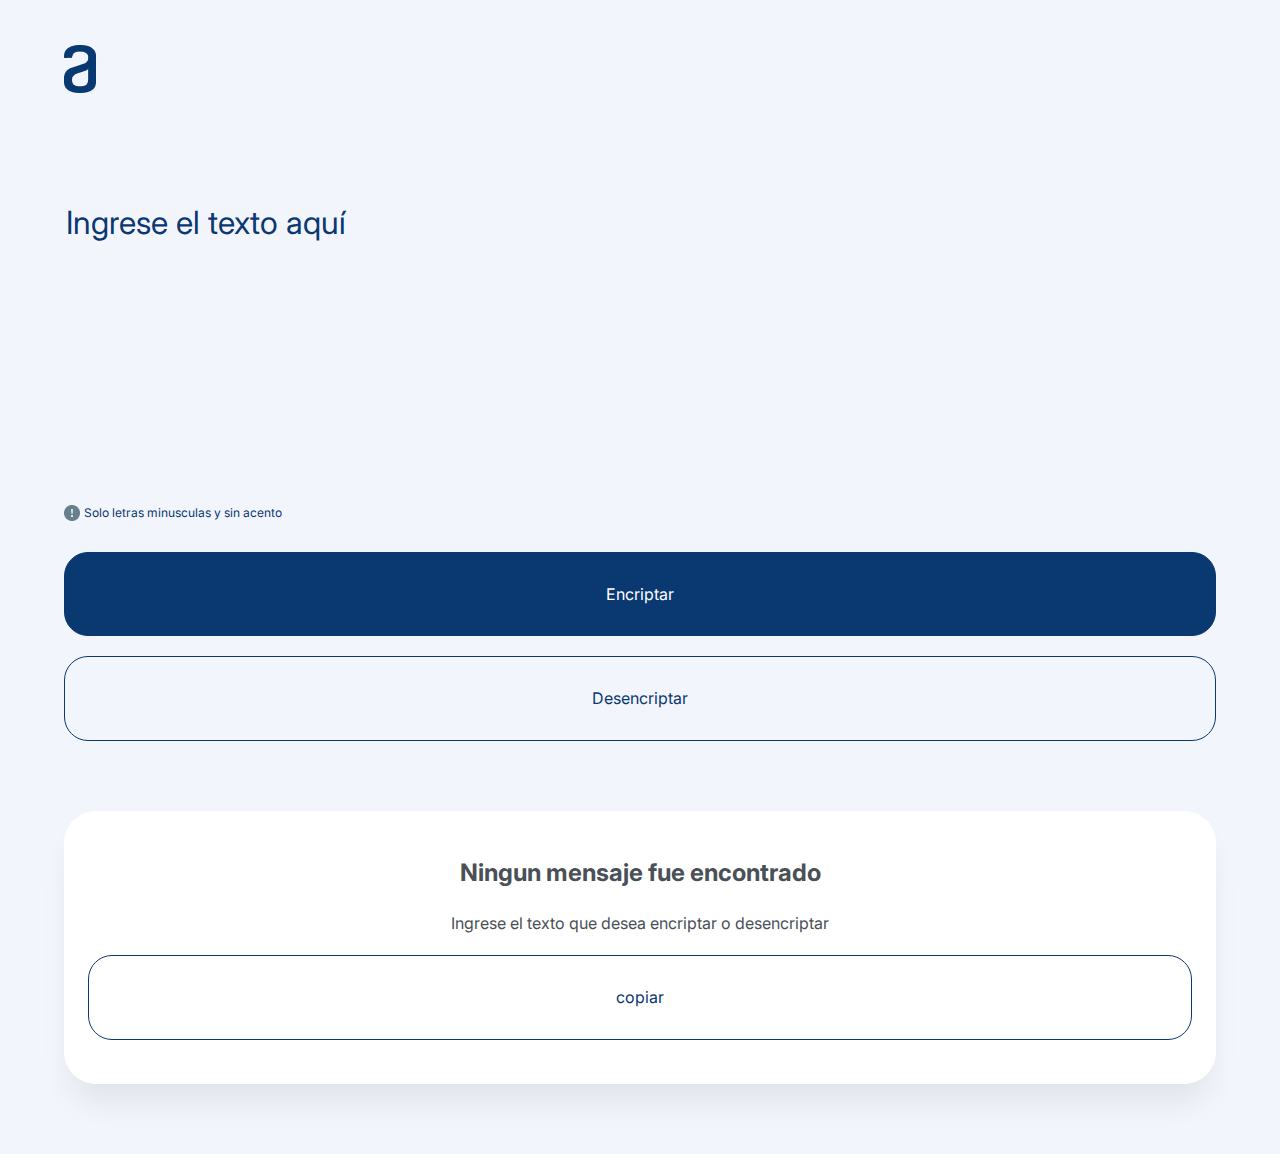
==== index.html @ 4e6dfb34 "Renombrado el html principal y el js" ====
<!DOCTYPE html>
<html lang="en">
  <head>
    <meta charset="UTF-8" />
    <meta http-equiv="X-UA-Compatible" content="IE=edge" />
    <meta name="viewport" content="width=device-width, initial-scale=1.0" />
    <link rel="preconnect" href="https://fonts.googleapis.com" />
    <link rel="preconnect" href="https://fonts.gstatic.com" crossorigin />
    <link
      href="https://fonts.googleapis.com/css2?family=Inter&display=swap"
      rel="stylesheet"
    />
    <link rel="stylesheet" href="css/normalize.css" />
    <link rel="stylesheet" href="css/style.css" />
    <title>Encriptador</title>
  </head>
  <body>
    <header class="header">
      <h1 class="header__logo">
        <img src="img/Vectorlogo.png" alt="logo del encriptador" />
      </h1>
    </header>

    <main>
      <div class="encriptacion">
        <form action="#">
          <textarea
            class="encriptacion__entrada"
            name=""
            id="entrada"
            placeholder="Ingrese el texto aquí"
          ></textarea>

          <img
            class="encriptacion__exclamacion"
            src="img/Vectorexclamacion.png"
            alt="exclamacion"
          />
          <p class="encriptacion__advertencia">
            Solo letras minusculas y sin acento
          </p>

          <input
            onclick="encriptar()"
            class="boton"
            type="button"
            value="Encriptar"
          />
          <input
            onclick="desencriptar()"
            class="boton boton--sin-fondo"
            type="button"
            value="Desencriptar"
          />
        </form>
      </div>
      <div class="resultado">

        <div class="nohaymensaje" id="muestra">
          <p class="resultado__subtitulo" id="subtituloResultado">
            Ningun mensaje fue encontrado
          </p>
          <p class="resultado__parrafo" id="parrafoResultado">
            Ingrese el texto que desea encriptar o desencriptar
          </p>
        </div>

        <textarea readonly ="readonly" class="resultado__salida" name="" id="salida"></textarea>

        <input
          onclick="copyToClipBoard()"
          class="boton boton--sin-fondo"
          type="button"
          value="copiar"
        />
      </div>
    </main>

    <footer></footer>

    <script src="scripts/motor_encriptador.js"></script>
  </body>
</html>
---- css/style.css ----
body {
  background-color: #f3f5fc;
  color: #0a3871;
  font-family: "Inter", sans-serif;
}

.header {
  padding: 0;
  width: 90%;
  margin: 24px auto 80px;
}

.header__logo {
  display: inline-block;
}

.encriptacion {
  display: block;
  width: 90%;
  margin: auto;
}

.encriptacion__entrada, .encriptacion__entrada::placeholder {
  color: #0a3871;
  font-size: 32px;
}

.encriptacion__entrada,
.encriptacion__entrada::placeholder,
.resultado__salida {
  resize: none;
  background: none;
  border: none;
  width: 100%;
  height: 9em;
  outline: none;
  overflow: hidden;
}

.encriptacion__exclamacion,
.encriptacion__advertencia {
  display: inline-block;
  font-size: 12px;
  vertical-align: middle;
}

.encriptacion__advertencia {
  width: 90%;
}

.boton {
  display: block;
  width: 100%;
  padding: 32px;
  margin: 20px 0;
  background: #0a3871;
  border: 1px solid #0a3871;
  border-radius: 24px;

  font-size: 16px;
  color: #fff;

  cursor: pointer;
  transition: 150ms;
}

.boton:hover {
  background: #082c58;
}

.boton:active{
  transform: scale(0.95);
}

.boton--sin-fondo {
  background: none;
  color: #0a3871;
}

.boton--sin-fondo:hover {
  background: #ccc;
}

.resultado {
  background: #fff;
  padding: 24px;
  border-radius: 32px;
  width: 90%;
  margin: 70px auto;
  box-shadow: 0 24px 32px -8px rgba(0, 0, 0, 0.08);

  font-size: 24px;
  color: #495057;
}

.resultado__subtitulo {
  font-weight: 700;
  font-size: 24px;
  line-height: 120%;
  text-align: center;
}

.resultado__parrafo {
  font-size: 16px;
  line-height: 150%;
  text-align: center;
}

.resultado__salida {
  display: none;
  color: #495057;
  font-size: 24px;
  line-height: 36px;
}
@media only screen and (min-width: 600px) {
  
}

@media only screen and (min-width: 800px) {
  
}
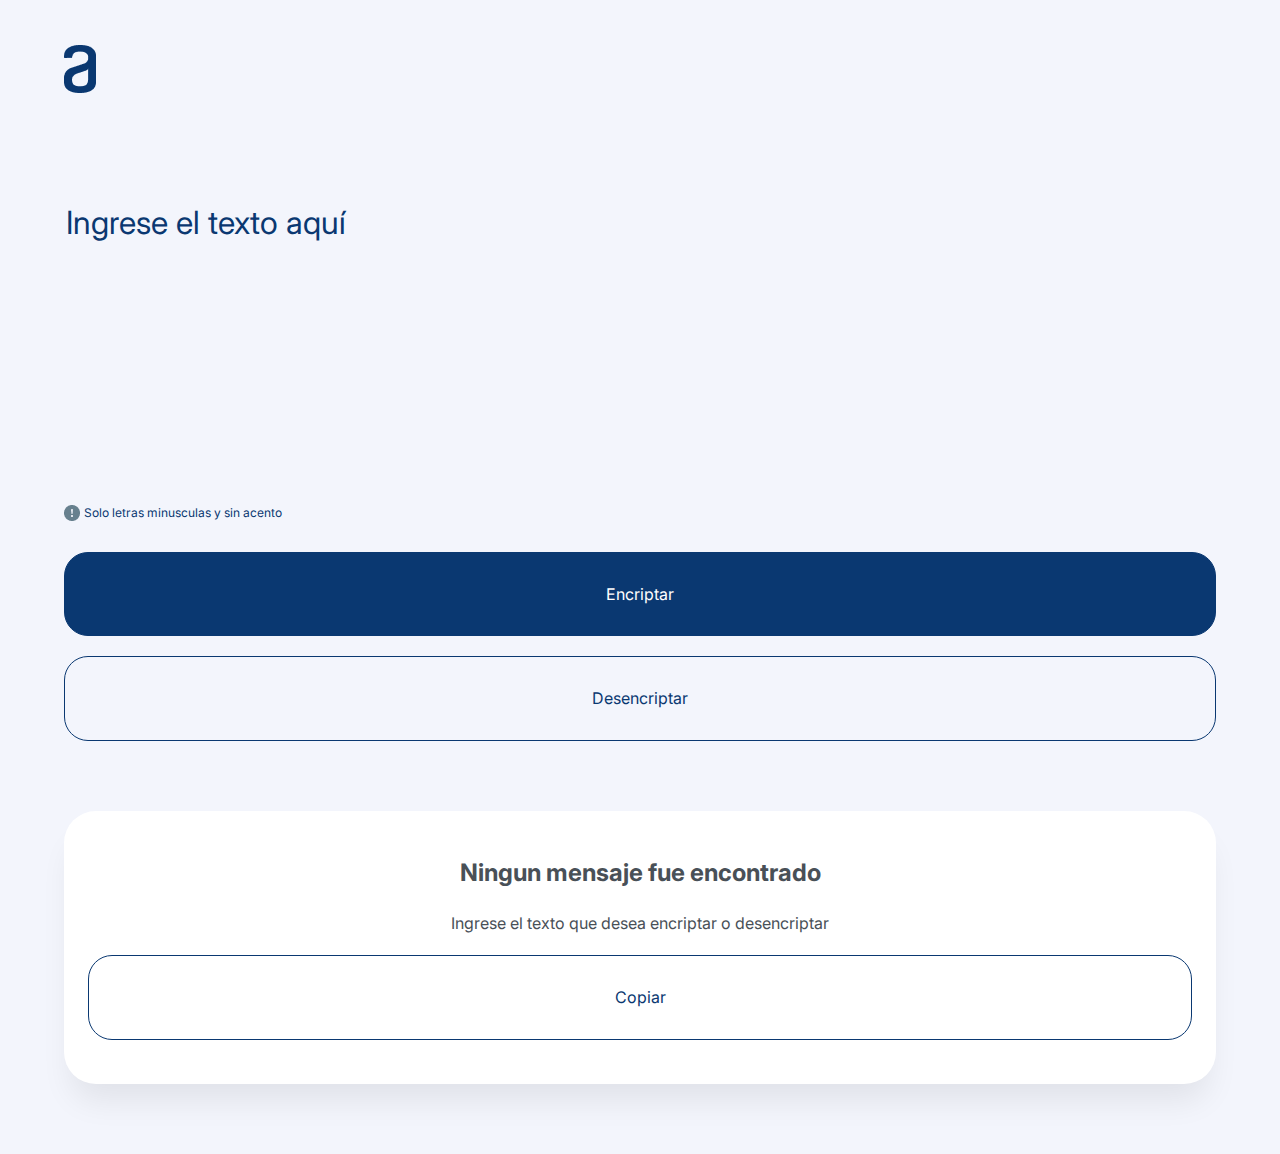
==== commit 24e9fa30: "Copiar con mayuscula" ====
--- a/index.html
+++ b/index.html
@@ -71,7 +71,7 @@
           onclick="copyToClipBoard()"
           class="boton boton--sin-fondo"
           type="button"
-          value="copiar"
+          value="Copiar"
         />
       </div>
     </main>
--- a/css/style.css
+++ b/css/style.css
@@ -78,7 +78,7 @@
 }
 
 .boton--sin-fondo:hover {
-  background: #ccc;
+  background: rgb(229, 229, 255);
 }
 
 .resultado {
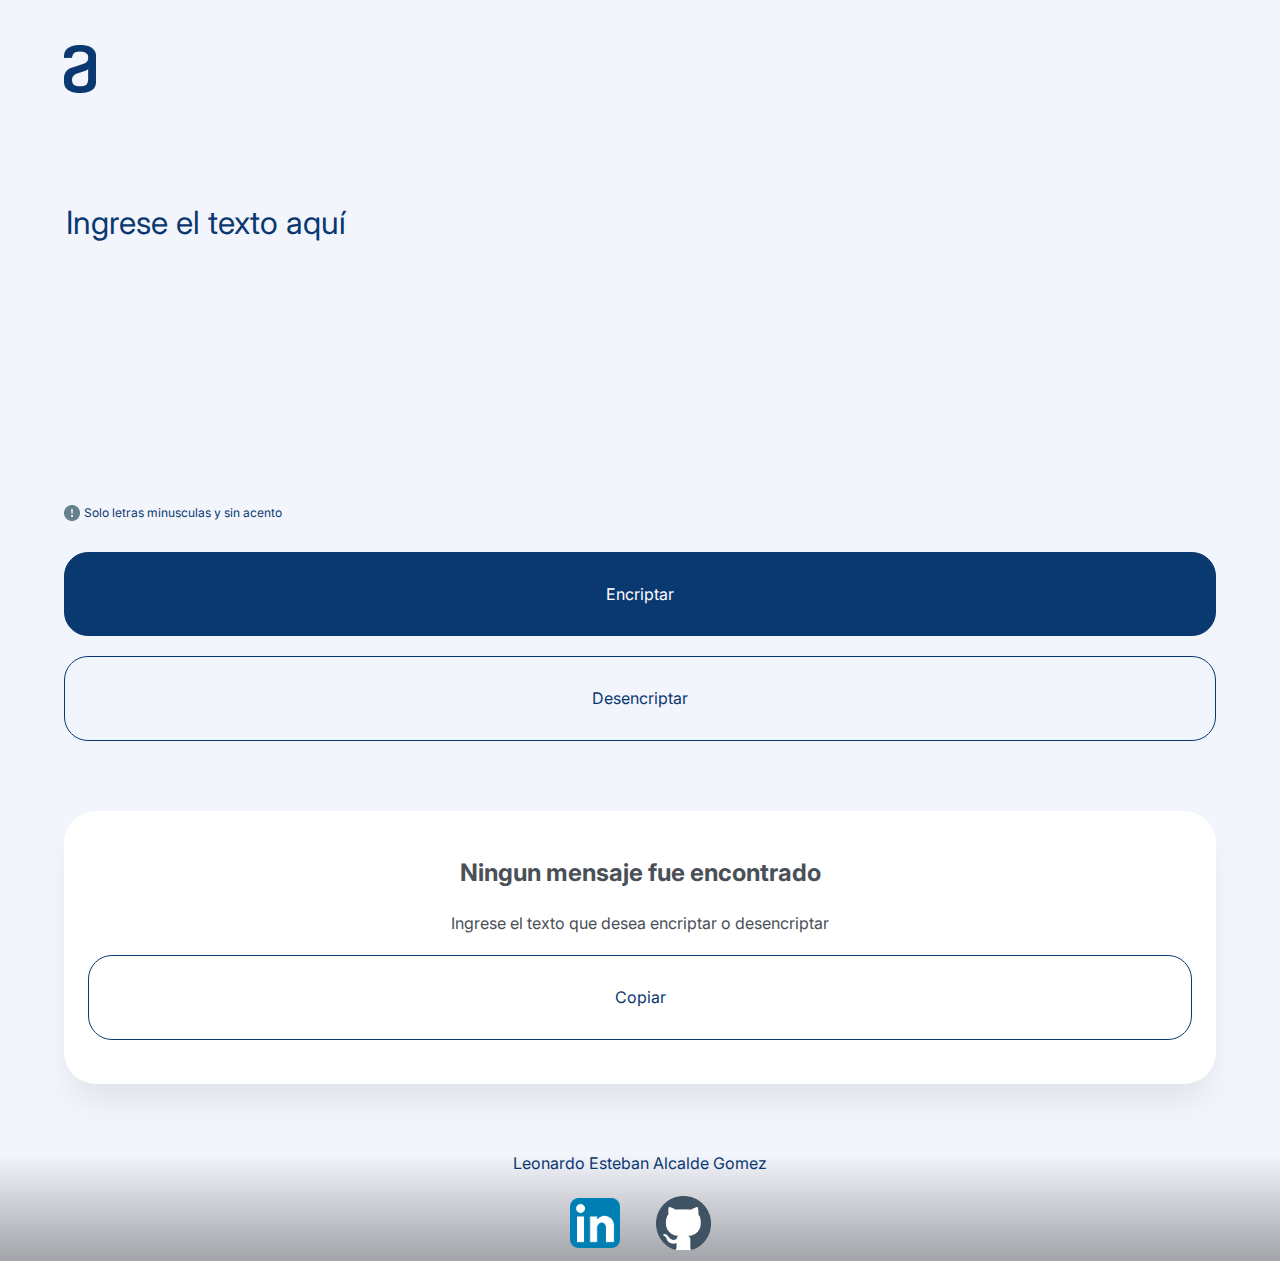
==== commit 5e32eb6e: "Se agregan el icono de la pagina y los datos de contacto en el footer" ====
--- a/index.html
+++ b/index.html
@@ -4,6 +4,7 @@
     <meta charset="UTF-8" />
     <meta http-equiv="X-UA-Compatible" content="IE=edge" />
     <meta name="viewport" content="width=device-width, initial-scale=1.0" />
+    <link rel="shortcut icon" href="img/Icono.png" />
     <link rel="preconnect" href="https://fonts.googleapis.com" />
     <link rel="preconnect" href="https://fonts.gstatic.com" crossorigin />
     <link
@@ -55,7 +56,6 @@
         </form>
       </div>
       <div class="resultado">
-
         <div class="nohaymensaje" id="muestra">
           <p class="resultado__subtitulo" id="subtituloResultado">
             Ningun mensaje fue encontrado
@@ -65,7 +65,12 @@
           </p>
         </div>
 
-        <textarea readonly ="readonly" class="resultado__salida" name="" id="salida"></textarea>
+        <textarea
+          readonly="readonly"
+          class="resultado__salida"
+          name=""
+          id="salida"
+        ></textarea>
 
         <input
           onclick="copyToClipBoard()"
@@ -76,7 +81,25 @@
       </div>
     </main>
 
-    <footer></footer>
+    <footer class="contacto">
+      <p class="contacto__firma">Leonardo Esteban Alcalde Gomez</p>
+      <p class="contacto__redes">
+        <a href="https://www.linkedin.com/in/leonardo-esteban-alcalde-gomez-dvpfs/" target="_blank"
+          ><img
+            class="contacto__redes--linkedin"
+            src="img/linkedin_logo.png"
+            alt="LinkedIn Logo"
+        /></a>
+      </p>
+      <p class="contacto__redes">
+        <a href="https://github.com/AlcaldeLeonardo" target="_blank"
+          ><img
+            class="contacto__redes--github"
+            src="img/github_logo.png"
+            alt="Github Logo"
+        /></a>
+      </p>
+    </footer>
 
     <script src="scripts/motor_encriptador.js"></script>
   </body>
--- a/css/style.css
+++ b/css/style.css
@@ -112,6 +112,28 @@
   font-size: 24px;
   line-height: 36px;
 }
+
+.contacto {
+  background: linear-gradient(180deg, #0000, #0005);
+  text-align: center;
+}
+.contacto__firma {
+  font-size: 16px;
+}
+
+.contacto__redes {
+  display: inline-block;
+  vertical-align: middle;
+  margin: 0.5em 1em;
+}
+
+.contacto__redes--linkedin {
+  width: 50px;
+}
+
+.contacto__redes--github {
+  width: 55px;;
+}
 @media only screen and (min-width: 600px) {
   
 }
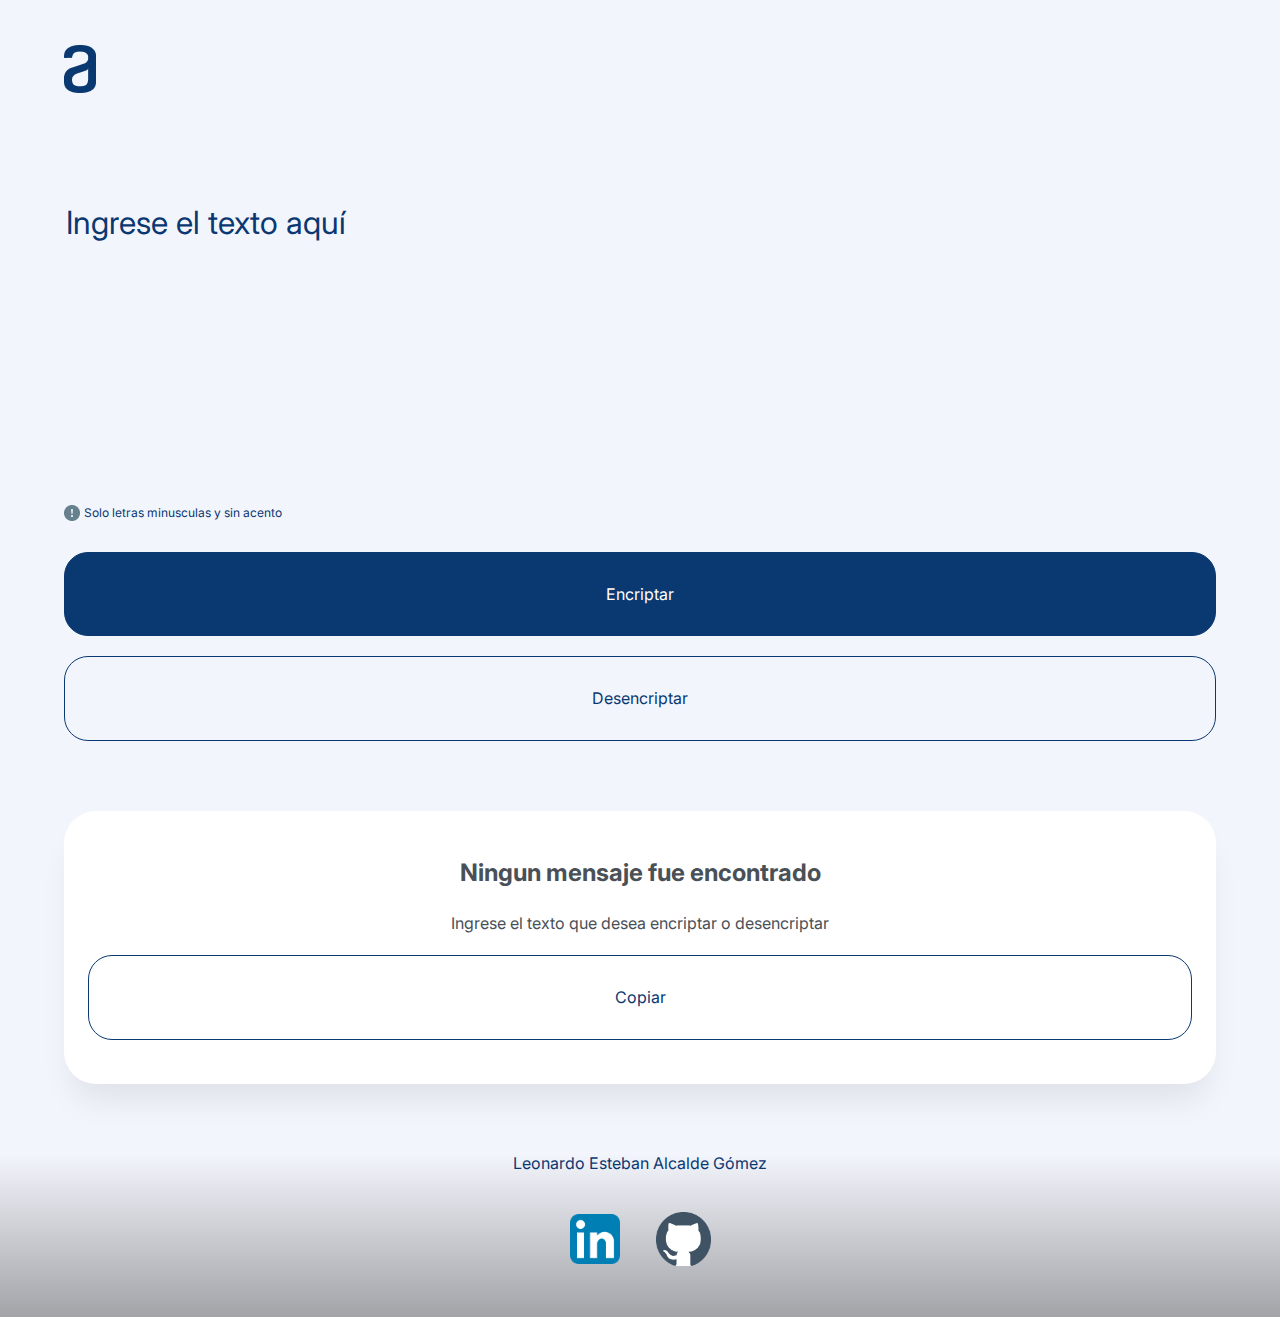
==== commit 759ebd95: "acento en apellido y cambio de idioma" ====
--- a/index.html
+++ b/index.html
@@ -1,5 +1,5 @@
 <!DOCTYPE html>
-<html lang="en">
+<html lang="es">
   <head>
     <meta charset="UTF-8" />
     <meta http-equiv="X-UA-Compatible" content="IE=edge" />
@@ -82,7 +82,7 @@
     </main>
 
     <footer class="contacto">
-      <p class="contacto__firma">Leonardo Esteban Alcalde Gomez</p>
+      <p class="contacto__firma">Leonardo Esteban Alcalde Gómez</p>
       <p class="contacto__redes">
         <a href="https://www.linkedin.com/in/leonardo-esteban-alcalde-gomez-dvpfs/" target="_blank"
           ><img
--- a/css/style.css
+++ b/css/style.css
@@ -124,7 +124,8 @@
 .contacto__redes {
   display: inline-block;
   vertical-align: middle;
-  margin: 0.5em 1em;
+  margin: 1.5em 1em 3em;
+
 }
 
 .contacto__redes--linkedin {
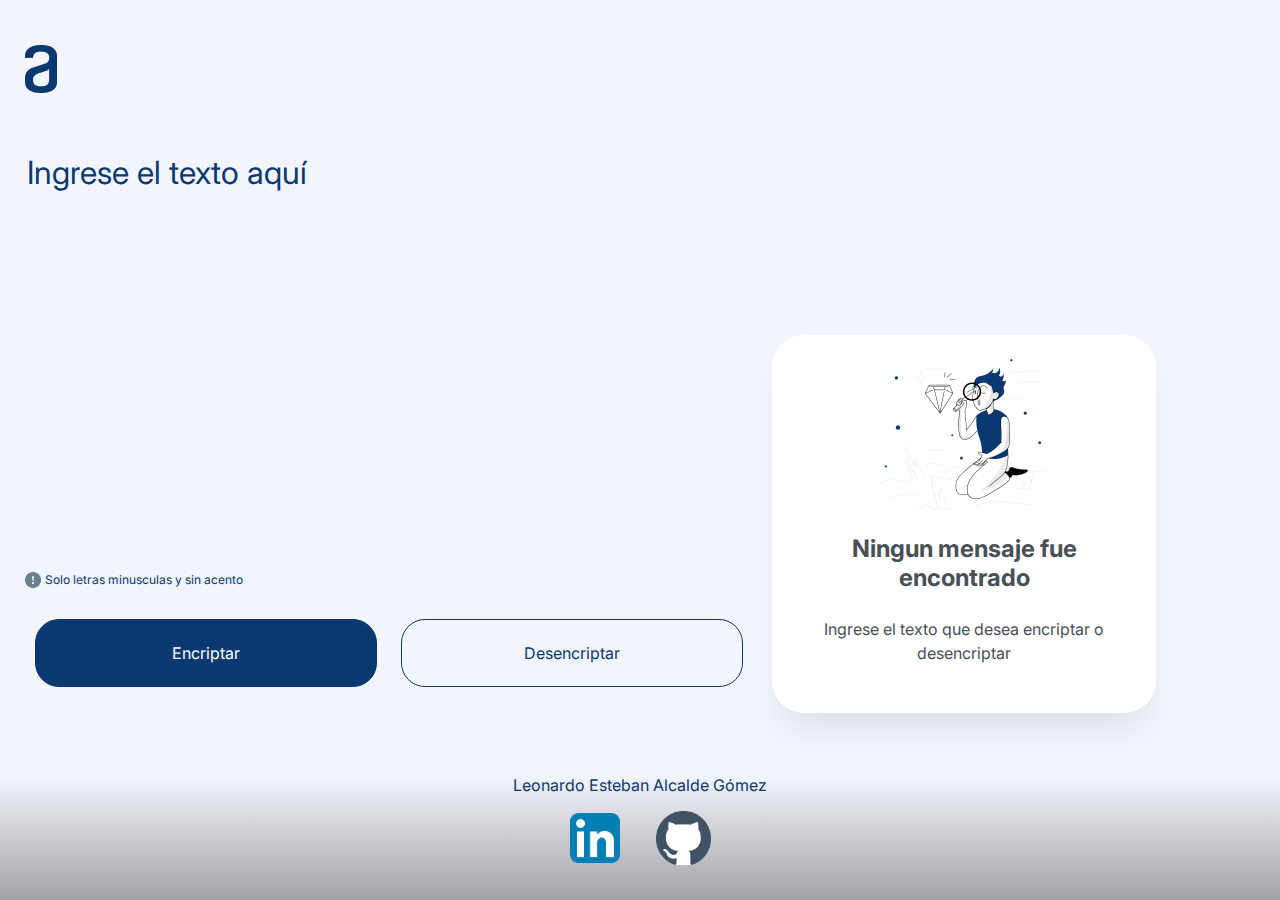
==== commit ba4c163f: "Se crea la version desktop" ====
--- a/index.html
+++ b/index.html
@@ -11,19 +11,20 @@
       href="https://fonts.googleapis.com/css2?family=Inter&display=swap"
       rel="stylesheet"
     />
+    <!---->
     <link rel="stylesheet" href="css/normalize.css" />
     <link rel="stylesheet" href="css/style.css" />
     <title>Encriptador</title>
   </head>
   <body>
-    <header class="header">
-      <h1 class="header__logo">
-        <img src="img/Vectorlogo.png" alt="logo del encriptador" />
-      </h1>
-    </header>
-
     <main>
+      
       <div class="encriptacion">
+        <div class="header">
+          <h1 class="header__logo">
+            <img src="img/Vectorlogo.png" alt="logo del encriptador" />
+          </h1>
+        </div>
         <form action="#">
           <textarea
             class="encriptacion__entrada"
@@ -57,6 +58,7 @@
       </div>
       <div class="resultado">
         <div class="nohaymensaje" id="muestra">
+          <img class="nohaymensaje__imagen" src="img/muñeco.png" alt="">
           <p class="resultado__subtitulo" id="subtituloResultado">
             Ningun mensaje fue encontrado
           </p>
@@ -64,27 +66,30 @@
             Ingrese el texto que desea encriptar o desencriptar
           </p>
         </div>
-
-        <textarea
+        <form action="#">
+          <textarea
           readonly="readonly"
           class="resultado__salida"
           name=""
           id="salida"
         ></textarea>
-
+          <p></p>
         <input
           onclick="copyToClipBoard()"
-          class="boton boton--sin-fondo"
+          id="botonCopiar"
+          class="boton boton--sin-fondo copiar"
           type="button"
-          value="Copiar"
-        />
+          value="Copiar">
+        </form>
       </div>
+      <script src="scripts/motor_encriptador.js"></script>
     </main>
-
     <footer class="contacto">
       <p class="contacto__firma">Leonardo Esteban Alcalde Gómez</p>
       <p class="contacto__redes">
-        <a href="https://www.linkedin.com/in/leonardo-esteban-alcalde-gomez-dvpfs/" target="_blank"
+        <a
+          href="https://www.linkedin.com/in/leonardo-esteban-alcalde-gomez-dvpfs/"
+          target="_blank"
           ><img
             class="contacto__redes--linkedin"
             src="img/linkedin_logo.png"
@@ -100,7 +105,5 @@
         /></a>
       </p>
     </footer>
-
-    <script src="scripts/motor_encriptador.js"></script>
   </body>
 </html>
--- a/css/style.css
+++ b/css/style.css
@@ -7,20 +7,21 @@
 .header {
   padding: 0;
   width: 90%;
-  margin: 24px auto 80px;
+  margin: 24px auto 30px 0;
 }
 
 .header__logo {
   display: inline-block;
 }
 
-.encriptacion {
+.encriptacion, .resultado{
   display: block;
   width: 90%;
   margin: auto;
 }
 
-.encriptacion__entrada, .encriptacion__entrada::placeholder {
+.encriptacion__entrada,
+.encriptacion__entrada::placeholder {
   color: #0a3871;
   font-size: 32px;
 }
@@ -51,8 +52,8 @@
 .boton {
   display: block;
   width: 100%;
-  padding: 32px;
-  margin: 20px 0;
+  padding: 24px;
+  margin: 20px 10px;
   background: #0a3871;
   border: 1px solid #0a3871;
   border-radius: 24px;
@@ -68,7 +69,7 @@
   background: #082c58;
 }
 
-.boton:active{
+.boton:active {
   transform: scale(0.95);
 }
 
@@ -86,7 +87,7 @@
   padding: 24px;
   border-radius: 32px;
   width: 90%;
-  margin: 70px auto;
+  margin: 50px auto;
   box-shadow: 0 24px 32px -8px rgba(0, 0, 0, 0.08);
 
   font-size: 24px;
@@ -113,19 +114,23 @@
   line-height: 36px;
 }
 
+.nohaymensaje__imagen {
+  display: none;
+}
+
 .contacto {
   background: linear-gradient(180deg, #0000, #0005);
   text-align: center;
 }
 .contacto__firma {
   font-size: 16px;
+  margin:0%;
 }
 
 .contacto__redes {
   display: inline-block;
   vertical-align: middle;
-  margin: 1.5em 1em 3em;
-
+  margin: 1em 1em 2em;
 }
 
 .contacto__redes--linkedin {
@@ -133,12 +138,57 @@
 }
 
 .contacto__redes--github {
-  width: 55px;;
-}
-@media only screen and (min-width: 600px) {
-  
+  width: 55px;
 }
 
-@media only screen and (min-width: 800px) {
-  
+.resultado .boton {
+  display: none;
 }
+
+
+@media only screen and (min-width: 768px) {
+  .encriptacion__entrada {
+    height: 45vh;
+  }
+  .encriptacion .boton {
+    display:inline-block;
+    width: 46%;
+    padding: 24px;
+  }
+
+}
+
+@media only screen and (min-width: 900px) {
+  * {
+    box-sizing: border-box;
+  }
+  .encriptacion {
+    padding-left: 25px;
+  }
+  .encriptacion,.resultado {
+    display: inline-block;
+  }
+
+  .encriptacion {
+    width: 60%;
+  }
+  .resultado {
+    width: 30%;
+  }
+
+  .resultado__salida {
+    height: 20em;
+  }
+  .nohaymensaje__imagen {
+    display: block;
+    margin:auto;
+    width: 50%;
+  }
+
+  .contacto {
+    width: 100%;
+    position: absolute;
+    bottom: 0;
+  }
+}
+
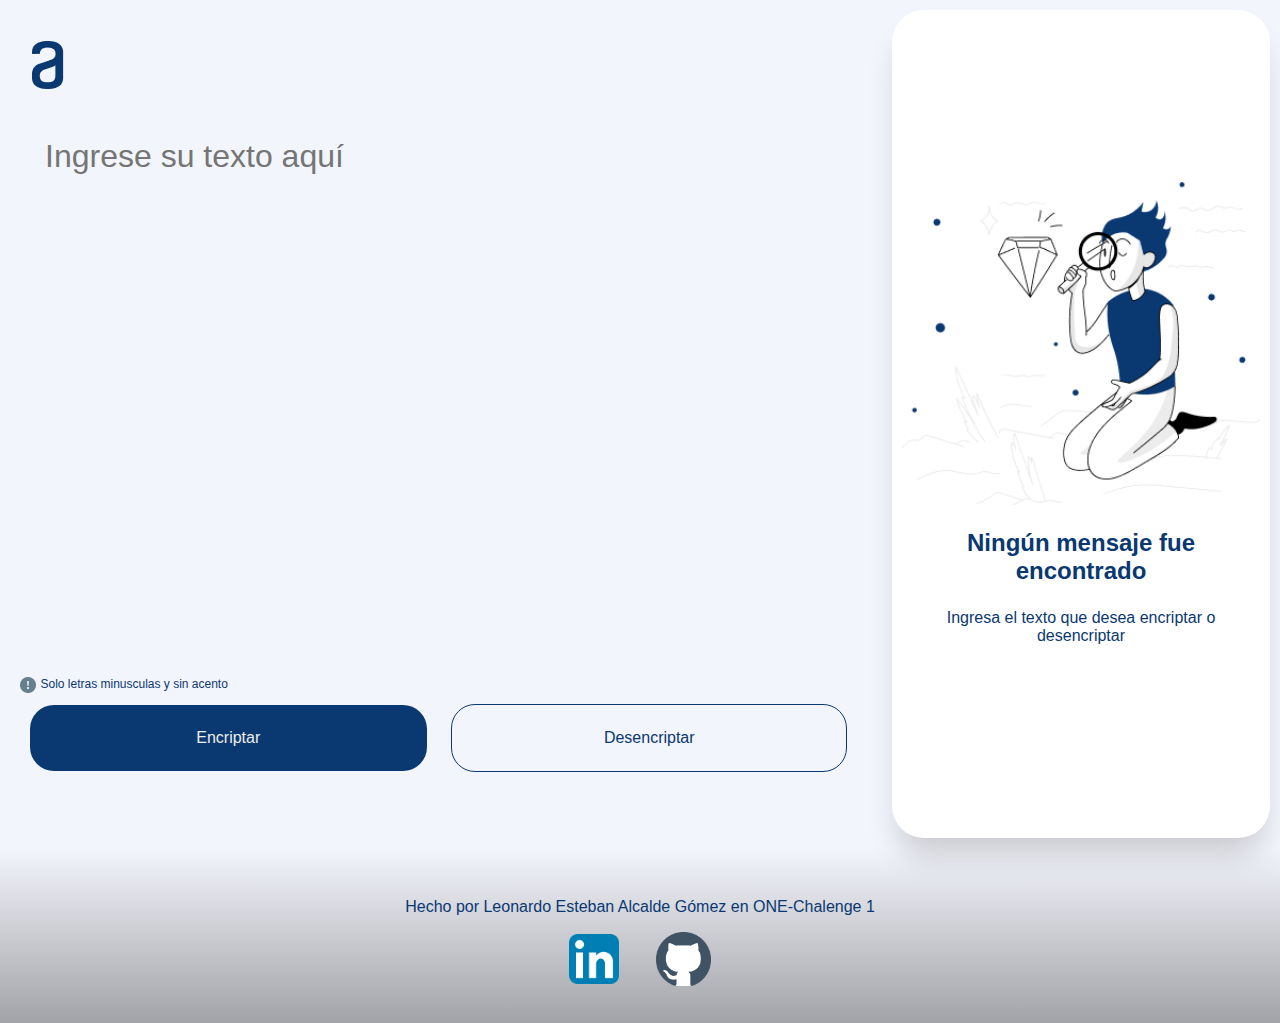
==== commit 6ca0df66: "reestructuracion totao de motor de encriptado, index y css" ====
--- a/index.html
+++ b/index.html
@@ -1,39 +1,29 @@
 <!DOCTYPE html>
 <html lang="es">
-  <head>
-    <meta charset="UTF-8" />
-    <meta http-equiv="X-UA-Compatible" content="IE=edge" />
-    <meta name="viewport" content="width=device-width, initial-scale=1.0" />
-    <link rel="shortcut icon" href="img/Icono.png" />
+<head>
+    <meta charset="UTF-8">
+    <meta http-equiv="X-UA-Compatible" content="IE=edge">
+    <meta name="viewport" content="width=device-width, initial-scale=1.0">
+    <link rel="stylesheet" href="css/normalize.css">
+    <link rel="stylesheet" href="css/estilo.css">
     <link rel="preconnect" href="https://fonts.googleapis.com" />
     <link rel="preconnect" href="https://fonts.gstatic.com" crossorigin />
-    <link
-      href="https://fonts.googleapis.com/css2?family=Inter&display=swap"
-      rel="stylesheet"
-    />
-    <!---->
-    <link rel="stylesheet" href="css/normalize.css" />
-    <link rel="stylesheet" href="css/style.css" />
+    <link rel="shortcut icon" href="img/Icono.png" />
     <title>Encriptador</title>
-  </head>
-  <body>
-    <main>
-      
-      <div class="encriptacion">
-        <div class="header">
-          <h1 class="header__logo">
-            <img src="img/Vectorlogo.png" alt="logo del encriptador" />
-          </h1>
-        </div>
-        <form action="#">
-          <textarea
-            class="encriptacion__entrada"
-            name=""
-            id="entrada"
-            placeholder="Ingrese el texto aquí"
-          ></textarea>
+</head>
+<body>
+    <main class="contenido">
 
-          <img
+        <div class="encriptando">
+            <h1 class="logo">
+                <img src="img/Icono.png">
+            </h1>
+            <div class="encriptando__textarea">
+                <textarea id="entrada"class="textarea" placeholder="Ingrese su texto aquí"></textarea>
+
+            </div>
+
+            <img
             class="encriptacion__exclamacion"
             src="img/Vectorexclamacion.png"
             alt="exclamacion"
@@ -42,68 +32,49 @@
             Solo letras minusculas y sin acento
           </p>
 
-          <input
-            onclick="encriptar()"
-            class="boton"
-            type="button"
-            value="Encriptar"
-          />
-          <input
-            onclick="desencriptar()"
-            class="boton boton--sin-fondo"
-            type="button"
-            value="Desencriptar"
-          />
-        </form>
-      </div>
-      <div class="resultado">
-        <div class="nohaymensaje" id="muestra">
-          <img class="nohaymensaje__imagen" src="img/muñeco.png" alt="">
-          <p class="resultado__subtitulo" id="subtituloResultado">
-            Ningun mensaje fue encontrado
-          </p>
-          <p class="resultado__parrafo" id="parrafoResultado">
-            Ingrese el texto que desea encriptar o desencriptar
-          </p>
+            <div class="encriptando__botones">
+                <input onclick="encriptar()" class="botones" type="button" value="Encriptar">
+                <input onclick="desencriptar()" class="botones botones--sin_fondo" type="button" value="Desencriptar">
+            </div>
         </div>
-        <form action="#">
-          <textarea
-          readonly="readonly"
-          class="resultado__salida"
-          name=""
-          id="salida"
-        ></textarea>
-          <p></p>
-        <input
-          onclick="copyToClipBoard()"
-          id="botonCopiar"
-          class="boton boton--sin-fondo copiar"
-          type="button"
-          value="Copiar">
-        </form>
-      </div>
-      <script src="scripts/motor_encriptador.js"></script>
+
+        <div class="resultado">
+            <img class="muestraDesktop" id="muñeco" src="img/muñeco.png" alt="">
+            <div class="muestrainicial" id ="nohaymensaje">
+                <p class="resultado__subtitulo">Ningún mensaje fue encontrado</p>
+                <p class="resultado__p">Ingresa el texto que desea encriptar o desencriptar</p>
+            </div>
+            <div id="marco"class="resultado__textarea">
+                <textarea id="salida"class="textarea"></textarea>
+
+            </div>
+
+            <div class="resultado__botones">
+                <input onclick = "copyToClipBoard()" id= "botonCopiar" class="botones botones--sin_fondo copiar" type="button" value="Copiar">
+            </div>
+        </div>
     </main>
     <footer class="contacto">
-      <p class="contacto__firma">Leonardo Esteban Alcalde Gómez</p>
-      <p class="contacto__redes">
-        <a
-          href="https://www.linkedin.com/in/leonardo-esteban-alcalde-gomez-dvpfs/"
-          target="_blank"
-          ><img
-            class="contacto__redes--linkedin"
-            src="img/linkedin_logo.png"
-            alt="LinkedIn Logo"
-        /></a>
-      </p>
-      <p class="contacto__redes">
-        <a href="https://github.com/AlcaldeLeonardo" target="_blank"
-          ><img
-            class="contacto__redes--github"
-            src="img/github_logo.png"
-            alt="Github Logo"
-        /></a>
-      </p>
-    </footer>
-  </body>
-</html>
+        <p class="contacto__firma">Hecho por Leonardo Esteban Alcalde Gómez en ONE-Chalenge 1</p>
+        <p class="contacto__redes">
+          <a
+            href="https://www.linkedin.com/in/leonardo-esteban-alcalde-gomez-dvpfs/"
+            target="_blank"
+            ><img
+              class="contacto__redes--linkedin"
+              src="img/linkedin_logo.png"
+              alt="LinkedIn Logo"
+          /></a>
+        </p>
+        <p class="contacto__redes">
+          <a href="https://github.com/AlcaldeLeonardo" target="_blank"
+            ><img
+              class="contacto__redes--github"
+              src="img/github_logo.png"
+              alt="Github Logo"
+          /></a>
+        </p>
+      </footer>
+    <script src="scripts/motor_encriptador.js"></script>
+</body>
+</html>--- a/css/estilo.css
+++ b/css/estilo.css
@@ -0,0 +1,243 @@
+body {
+    background-color: #f3f5fc;
+    color: #0a3871;
+    font-family: "Inter", sans-serif;
+}
+.contenido {
+    display: flex;
+    flex-direction: column;
+    padding: 10px;
+}
+
+.encriptando {
+    padding: 10px;
+    height: 600px;
+    width: 100%;
+}
+
+.logo {
+    height: 50px;
+}
+
+.encriptacion__exclamacion,
+.encriptacion__advertencia {
+  display: inline-block;
+  font-size: 12px;
+  vertical-align: middle;
+}
+
+.encriptando__textarea {
+    margin: auto;
+    width: 100%;
+    height: 50%;
+}
+
+.textarea {
+    background: none;
+    padding: 25px;
+    border: none;
+    width: 100%;
+    height: 100%;
+    font-size: 32px;
+    color: #0a3871;
+    resize: none;
+    outline: none;
+}
+
+.resultado .textarea {
+    font-size: 24px;
+    color: #495057;
+}
+
+
+.botones {
+    display: block;
+    width: 100%;
+    margin-bottom: 10px;
+    padding: 24px;
+    background-color: #0A3871;
+    color: #eee;
+    border-radius: 24px;
+    border: none;
+    transition: 150ms;
+}
+
+.botones:hover {
+    background: #082c58;
+  }
+  
+.botones:active {
+    transform: scale(0.95);
+  }
+
+.botones--sin_fondo {
+    background: none;
+    color:#0A3871;
+    border: 1px solid #0A3871;
+}
+
+.botones--sin_fondo:hover {
+    background: rgb(229, 229, 255);
+  }
+
+.resultado {
+    background-color: #fff;
+    width: 100%;
+    padding: 10px;
+    box-shadow: 0px 24px 32px -8px rgba(0, 0, 0, 0.18);
+    border-radius: 32px;
+}
+
+.muestraDesktop {
+    display: none;
+}
+
+.muestrainicial {
+    display: block;
+    position: relative;
+    text-align: center;
+}
+
+.resultado__subtitulo {
+    font-size: 24px;
+    font-weight: 700;
+}
+.resultado__p {
+    font-size: 16px;
+    font-weight: 400;
+}
+
+.resultado__textarea { /*esta debo poner en none*/
+    display: none;
+    margin: auto;
+    width: 100%;
+    height: 50vh;
+}
+
+.resultado .botones{
+    margin-top: 10px;
+
+}
+
+.copiar {
+    display: none;
+}
+
+.rodapie { 
+    background-color:aquamarine;
+}
+
+.contacto {
+    padding-top: 50px;
+    background: linear-gradient(180deg, #0000, #0005);
+    text-align: center;
+  }
+  .contacto__firma {
+    font-size: 16px;
+    margin:0%;
+  }
+  
+  .contacto__redes {
+    display: inline-block;
+    vertical-align: middle;
+    margin: 1em 1em 2em;
+  }
+  
+  .contacto__redes--linkedin {
+    width: 50px;
+  }
+  
+  .contacto__redes--github {
+    width: 55px;
+  }
+
+
+@media screen and  (min-width: 768px) {
+
+    .encriptando {
+        height: 800px;
+    }
+
+    .encriptando__textarea {
+        height: 70%;
+    }
+
+    .encritando__botones {
+        margin: auto;
+    }
+
+    .encriptando .botones {
+        display: inline-block;
+    }
+
+    .botones {
+        width: 46%;
+        margin-left: 10px;
+        margin-right: 10px;
+    }
+
+    .resultado__textarea {
+        height: 50vh;
+    }
+
+    .resultado__botones {
+        margin-top: 10px;
+    }
+    .resultado .botones {
+        margin: auto;
+    }
+
+    .copiar {
+        width: 80%;
+    }
+
+}
+
+
+@media screen and  (min-width: 900px) {
+    .contenido {
+        flex-direction: row;
+    }
+
+    .encriptando {
+        width: 70%;
+        height: 90vh;
+    }
+
+    .encriptando__textarea {
+        height: 70%;
+    }
+
+    .resultado {
+        width: 30%;
+        height: 92vh;
+    }
+
+    .muestraDesktop {
+        display: block;
+        position: relative;
+        top: 20%;
+        width: 100%;
+        margin: auto;
+    }
+
+    .muestrainicial {
+        top: 20%;
+    }
+
+
+
+    .resultado__textarea {
+        display: none;
+        height: calc(95px + 68%);
+    }
+
+    .resultado__botones {
+        margin-top: 35px;
+        margin-bottom: 35px;
+    }
+
+    .copiar {
+        width: 80%;
+    }
+}
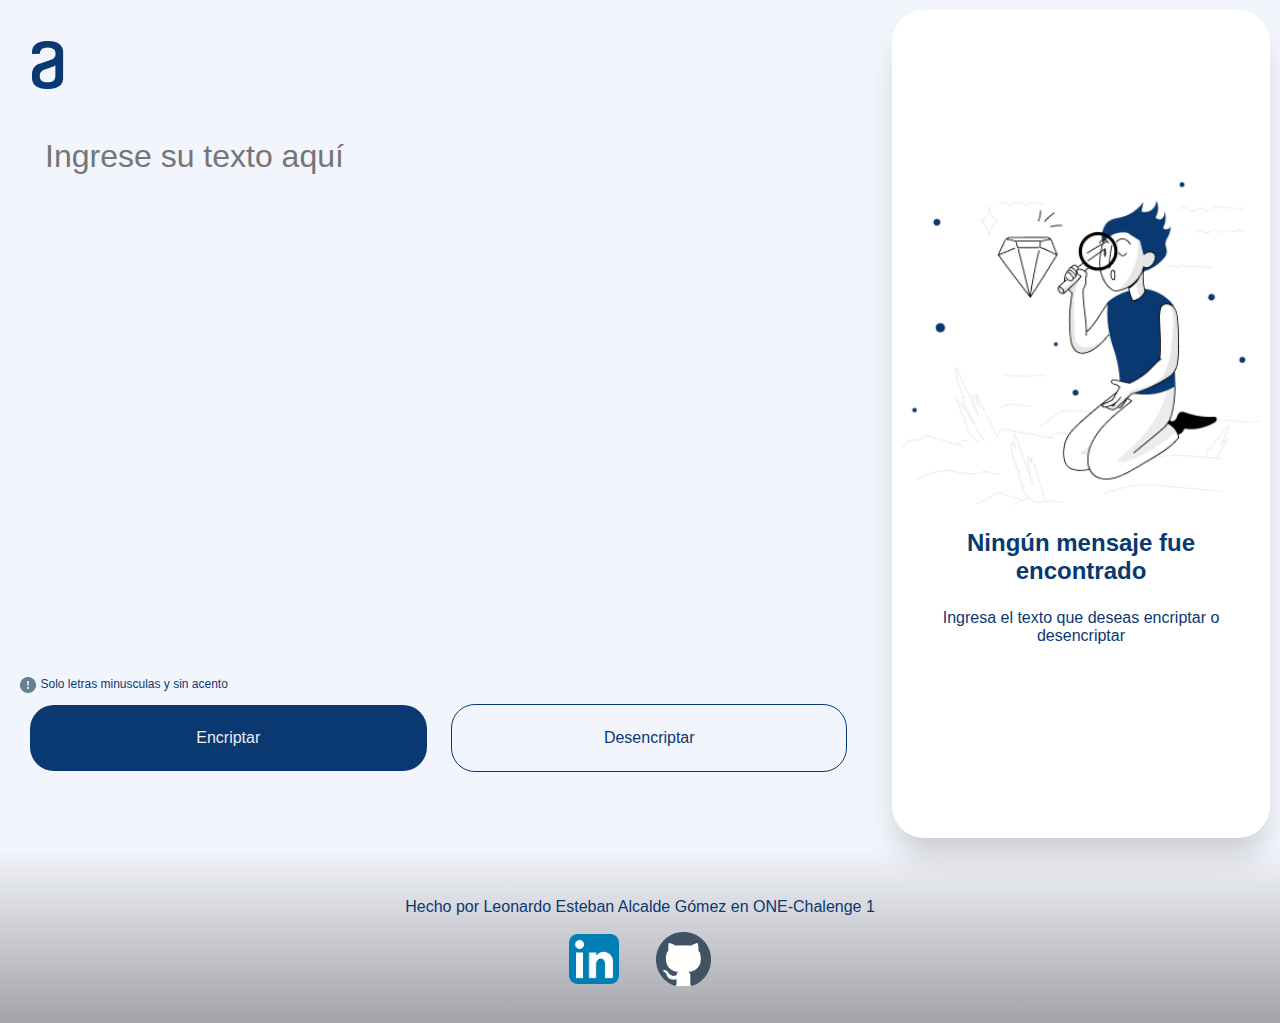
==== commit 524682e9: "correccion mensaje de texto no encontrado" ====
--- a/index.html
+++ b/index.html
@@ -42,7 +42,7 @@
             <img class="muestraDesktop" id="muñeco" src="img/muñeco.png" alt="">
             <div class="muestrainicial" id ="nohaymensaje">
                 <p class="resultado__subtitulo">Ningún mensaje fue encontrado</p>
-                <p class="resultado__p">Ingresa el texto que desea encriptar o desencriptar</p>
+                <p class="resultado__p">Ingresa el texto que deseas encriptar o desencriptar</p>
             </div>
             <div id="marco"class="resultado__textarea">
                 <textarea id="salida"class="textarea"></textarea>
